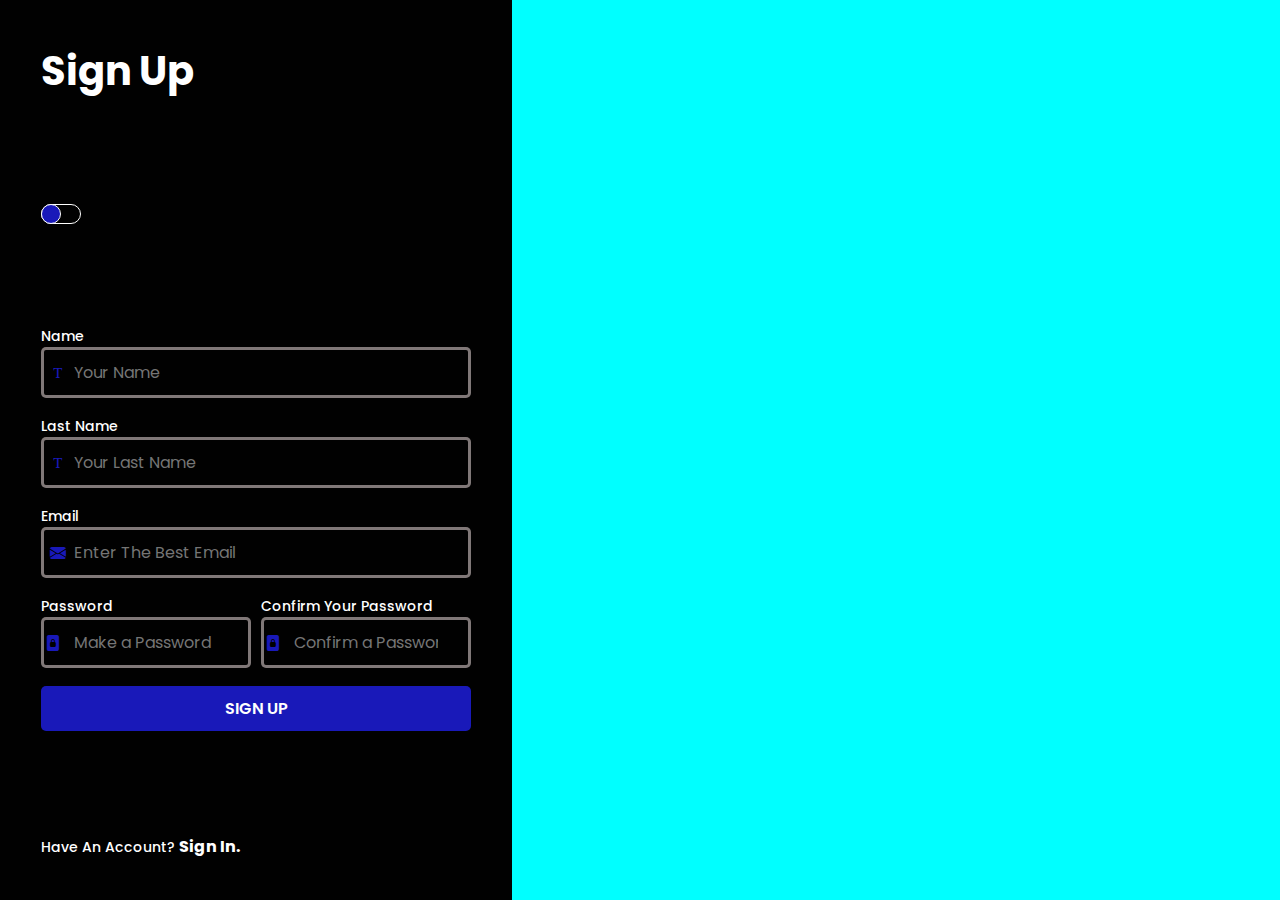
==== alternate_pages/sign_up.html @ 65e0c45f "updates sites on responsive and add sign up nav" ====
<!DOCTYPE html>
<html lang="en">
<head>
    <meta charset="UTF-8">
    <meta name="viewport" content="width=device-width, initial-scale=1.0">

    <title>Sign Up</title>

    <!-- links -->
    <link rel="stylesheet" href="../styles/resets.css">
    <link rel="stylesheet" href="../styles/light_dark_mode.css">
    <link rel="stylesheet" href="../styles/sign_up.css">
    <!-- fim links -->

    <!-- imports -->
    <link rel="stylesheet" href="https://cdn.jsdelivr.net/npm/bootstrap-icons@1.11.3/font/bootstrap-icons.min.css">
    <link rel="preconnect" href="https://fonts.googleapis.com">
    <link rel="preconnect" href="https://fonts.gstatic.com" crossorigin>
    <link 
        href="https://fonts.googleapis.com/css2?family=Poppins:ital,wght@0,100;0,200;0,300;0,400;0,500;0,600;0,700;0,800;0,900;1,100;1,200;1,300;1,400;1,500;1,600;1,700;1,800;1,900&display=swap"
        rel="stylesheet"></link>
    <!-- Fim imports -->

</head>
<body>

    <main>

        <div id="first-quadro">

            <section id="sign_up">

                <div id="quadro">

                    <h1 class="text1">sign up</h1>

                    <div class="button">
                        <button onclick="toggleMode()"></button>
                        <span class="tracker"></span>
                    </div>

                    <form action="#" method="get" id="formulary">

                        <div class="box-name box">

                            <label for="name" class="name" >name</label>
                            <input type="text" name="name" id="name" placeholder="Your Name">
                            <i class="bi bi-fonts"></i>

                        </div>

                        <div class="box-lastname box">

                            <label for="lastname" class="lastname">last name</label>
                            <input type="text" name="lastname" id="lastname" placeholder="Your Last Name">
                            <i class="bi bi-fonts"></i>

                        </div>

                        <div class="email box">

                            <label for="email" class="email">email</label>
                            <input type="email" name="email" id="email" placeholder="Enter The Best Email">
                            <i class="bi bi-envelope-fill"></i>

                        </div>

                        <div id="pass">

                            <div class="password box">

                                <label for="password" class="password">password</label>
                                <input type="password" name="password" id="password" placeholder="Make a Password">
                                <i class="bi bi-file-lock2-fill"></i>

                            </div>

                            <div class="confirm-password box">

                                <label for="confirm-password" class="confirm-password">confirm your password</label>
                                <input type="password" name="confirm-password" id="confirm-password" placeholder="Confirm a Password">
                                <i class="bi bi-file-lock2-fill"></i>

                            </div>
                        </div>


                        <input type="submit" value="SIGN UP" class="sign_button">

                        

                    </form>

                    <a href="../index.html" class="sign_go">have an account? <b>sign in.</b></a>

                </div>

            </section>

            <section id="img"></section>

        </div>

    </main>

    <script src="../scripts/script.js"></script>
    
</body>
</html>
---- styles/resets.css ----
*{
    margin: 0;
    padding: 0;
    box-sizing: border-box;

    font-family: 'Poppins', sans-serif;

    background-color: var(--primary);
    color: var(--text);
    font-size: 1.6rem;

    list-style: none;
    text-decoration: none;


}

html{
    scroll-behavior: smooth;
    font-size: 62.5%;
}


/* animations */

@keyframes in{
    0%{
        left: 0;
    }
    100%{
        left: 50%;
    }
}

@keyframes out{
    0%{
        left: 50%;
    }
    100%{
        left: 0;
    }
}
---- styles/light_dark_mode.css ----
:root{

    --primary: #010101;
    --second: #202020;
    --text: #ffffff;

    --text-sign: #ffffff;

    --others: #1919b9;
    --others-hover: #11115a;
    --light: rgba(228, 214, 214, 0.562);
    --light-opacity: rgba(228, 214, 214, 0.2);

}

.light{

    --primary: #fff;
    --second: #e4dfdf;
    --text: #000;
    --text-sign: #ffffff;

    --others: #1919b9;
    --others-hover: #11115a;
    --light: rgba(32, 31, 31, 0.562);
    --light-opacity: rgba(32, 31, 31, .4);

}

.light button{
    animation: in .2s ease forwards;
}
---- styles/sign_up.css ----
main{
    height: 100vh;
    width: 100%;
}

main #first-quadro{
    display: grid;
    grid-template-columns: 40% 1fr;
    height: 100%;
}

section#sign_up{
    padding: 8%;
 

}

section#sign_up div#quadro{
    height: 100%;
    display: flex;
    flex-direction: column;
    justify-content: space-between;
}

section#sign_up .text1{
    text-transform: capitalize;
    font-size: 4rem;
}

section#sign_up div.button{
    position: relative;
    display: flex;
    width: 40px;
    height: 20px;
}

section#sign_up div button{
    height: 100%;
    width: 50%;
    border-radius: 50%;
    background-color: var(--others);
    border: 1px solid var(--text);
    cursor: pointer;
    
    position: absolute;
    top: 0;
    left: 0%;

    transition: .2s ease;

}

button{
    animation: out .2s ease;
}

section#sign_up div button:hover{
    box-shadow: 0 0 4px 4px var(--light-opacity);
    transition: .2s ease;
}

section#sign_up div .tracker{
    height: inherit;
    width: inherit;
    border-radius: 9999999px;
    border: 1px solid var(--text);

}

#quadro #formulary{
    display: flex;
    flex-direction: column;
    justify-content: space-between;
    gap: 18px;
}

#quadro #formulary #pass{
    display: flex;
    gap: 10px;
    max-width: 100%;
}

#quadro #formulary #pass input{
    width: 100%;
}

#quadro #formulary .box{
    position: relative;
    display: flex;
    flex-direction: column;

}


#quadro #formulary label{
    font-size: 1.4rem;
    font-weight: 500;
    text-transform: capitalize;
    color: var(--text);
}

#quadro #formulary .box input{
    padding: 10px 30px;
    border-radius: 5px;
    border: 3px solid var(--light);
    outline: none;

    transition: padding .2s ease, background-color .2s ease;
}

#quadro #formulary .box input:hover{
    background-color: var(--second);
}

#quadro #formulary .box input:focus{
    border-color: var(--text);
    padding-left: 15px;

}

#quadro #formulary .box input:focus~i{
    display: none;
}

#quadro #formulary .box i{
    position: absolute;
    background-color: transparent;
    top: 48%;
    left: 2%;
    color: var(--others);
}


#formulary input.sign_button{
    padding: 10px;
    border-radius: 5px;
    border: none;
    background-color: var(--others);
    color: var(--text-sign);
    font-weight: 600;
    
    transition: .2s ease background-color;
}
#formulary input.sign_button:hover{
    background-color: var(--others-hover);
}

#quadro a.sign_go{
    width: 50%;
    text-transform: capitalize;
    font-size: 1.4rem;
    font-weight: 500;
}
#quadro a.sign_go b{
    transition: .2s ease;
}

#quadro a.sign_go b:hover{
    text-decoration: underline;
    color: var(--others-hover);
}



section#img{background-color: aqua;}



@media (max-width:1011px){
    main #first-quadro{
        grid-template-columns: 1fr 1fr;
    }
}

@media (max-width:803px){
    main #first-quadro{
        grid-template-columns: 1fr;
    }

    section#img{
        display: none;
    }

    #quadro #formulary #pass{
        display: grid;
        grid-template-columns: 1fr 1fr;
    }

}

@media (max-width:463px){
    #quadro #formulary #pass{
        display: flex;
        flex-direction: column;
    }
}
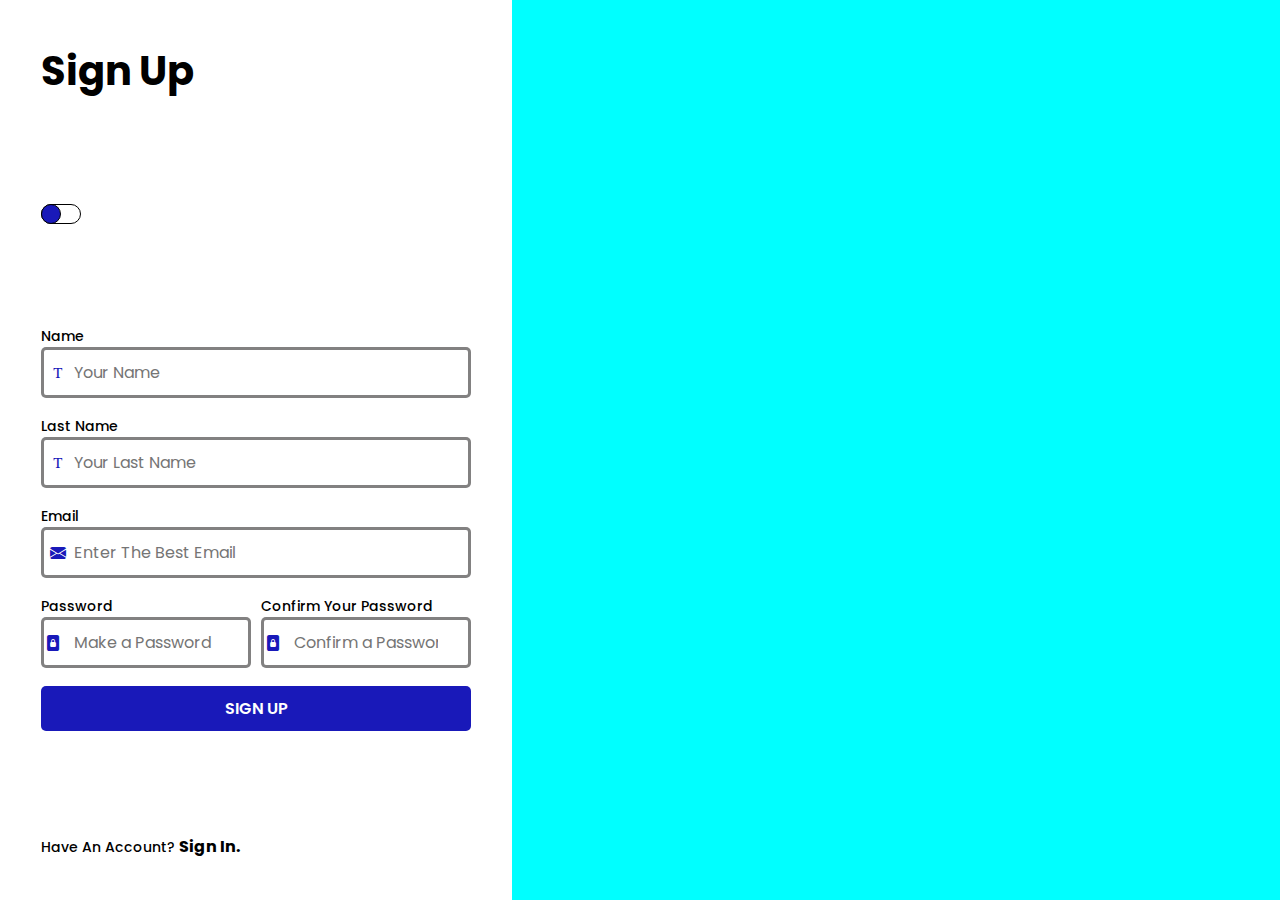
==== commit 3848eed9: "default mode light" ====
--- a/alternate_pages/sign_up.html
+++ b/alternate_pages/sign_up.html
@@ -103,7 +103,7 @@
 
     </main>
 
-    <script src="../scripts/script.js"></script>
+    <script src="../scripts/script_signin.js"></script>
     
 </body>
 </html>--- a/styles/light_dark_mode.css
+++ b/styles/light_dark_mode.css
@@ -1,19 +1,5 @@
+
 :root{
-
-    --primary: #010101;
-    --second: #202020;
-    --text: #ffffff;
-
-    --text-sign: #ffffff;
-
-    --others: #1919b9;
-    --others-hover: #11115a;
-    --light: rgba(228, 214, 214, 0.562);
-    --light-opacity: rgba(228, 214, 214, 0.2);
-
-}
-
-.light{
 
     --primary: #fff;
     --second: #e4dfdf;
@@ -27,6 +13,21 @@
 
 }
 
-.light button{
+.dark button{
     animation: in .2s ease forwards;
+}
+
+.dark{
+
+    --primary: #010101;
+    --second: #202020;
+    --text: #ffffff;
+
+    --text-sign: #ffffff;
+
+    --others: #1919b9;
+    --others-hover: #11115a;
+    --light: rgba(228, 214, 214, 0.562);
+    --light-opacity: rgba(228, 214, 214, 0.2);
+
 }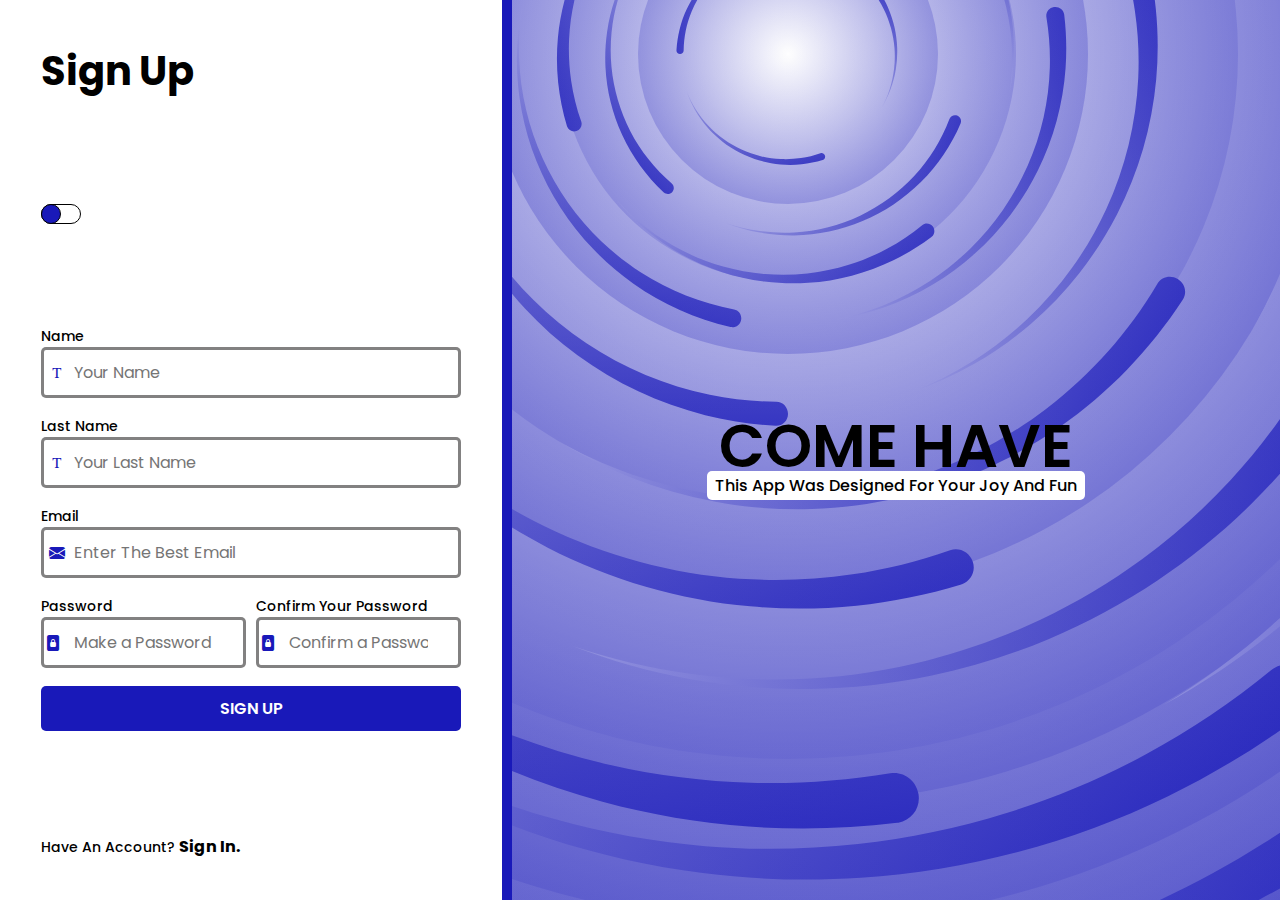
==== commit 4f62e5e9: "updates final in css and add image background section 2 in dark and light mode" ====
--- a/alternate_pages/sign_up.html
+++ b/alternate_pages/sign_up.html
@@ -3,6 +3,7 @@
 <head>
     <meta charset="UTF-8">
     <meta name="viewport" content="width=device-width, initial-scale=1.0">
+    <link rel="shortcut icon" href="../assets/favicon.png" type="image/x-icon">
 
     <title>Sign Up</title>
 
@@ -44,7 +45,7 @@
                         <div class="box-name box">
 
                             <label for="name" class="name" >name</label>
-                            <input type="text" name="name" id="name" placeholder="Your Name">
+                            <input type="text" name="name" id="name" placeholder="Your Name" required>
                             <i class="bi bi-fonts"></i>
 
                         </div>
@@ -52,7 +53,7 @@
                         <div class="box-lastname box">
 
                             <label for="lastname" class="lastname">last name</label>
-                            <input type="text" name="lastname" id="lastname" placeholder="Your Last Name">
+                            <input type="text" name="lastname" id="lastname" placeholder="Your Last Name" required>
                             <i class="bi bi-fonts"></i>
 
                         </div>
@@ -60,7 +61,7 @@
                         <div class="email box">
 
                             <label for="email" class="email">email</label>
-                            <input type="email" name="email" id="email" placeholder="Enter The Best Email">
+                            <input type="email" name="email" id="email" placeholder="Enter The Best Email" required>
                             <i class="bi bi-envelope-fill"></i>
 
                         </div>
@@ -70,7 +71,7 @@
                             <div class="password box">
 
                                 <label for="password" class="password">password</label>
-                                <input type="password" name="password" id="password" placeholder="Make a Password">
+                                <input type="password" name="password" id="password" placeholder="Make a Password" required>
                                 <i class="bi bi-file-lock2-fill"></i>
 
                             </div>
@@ -78,7 +79,7 @@
                             <div class="confirm-password box">
 
                                 <label for="confirm-password" class="confirm-password">confirm your password</label>
-                                <input type="password" name="confirm-password" id="confirm-password" placeholder="Confirm a Password">
+                                <input type="password" name="confirm-password" id="confirm-password" placeholder="Confirm a Password" required>
                                 <i class="bi bi-file-lock2-fill"></i>
 
                             </div>
@@ -97,7 +98,12 @@
 
             </section>
 
-            <section id="img"></section>
+            <section id="img">
+
+                <h2 class="title">come have</h2>
+                <p class="text">this app was designed for your joy and fun</p>
+
+            </section>
 
         </div>
 
--- a/styles/light_dark_mode.css
+++ b/styles/light_dark_mode.css
@@ -10,6 +10,8 @@
     --others-hover: #11115a;
     --light: rgba(32, 31, 31, 0.562);
     --light-opacity: rgba(32, 31, 31, .4);
+
+    --background: url(../assets/svg/background-light.svg);
 
 }
 
@@ -30,4 +32,6 @@
     --light: rgba(228, 214, 214, 0.562);
     --light-opacity: rgba(228, 214, 214, 0.2);
 
+    --background: url(../assets/svg/background-dark.svg);
+
 }--- a/styles/sign_up.css
+++ b/styles/sign_up.css
@@ -10,6 +10,7 @@
 }
 
 section#sign_up{
+    border-right: solid 10px var(--others);
     padding: 8%;
  
 
@@ -138,6 +139,7 @@
     background-color: var(--others);
     color: var(--text-sign);
     font-weight: 600;
+    cursor: pointer;
     
     transition: .2s ease background-color;
 }
@@ -162,7 +164,38 @@
 
 
 
-section#img{background-color: aqua;}
+section#img{
+    display: flex;
+    flex-direction: column;
+    justify-content: center;
+    align-items: center;
+
+    background-image: var(--background); 
+    background-repeat: no-repeat;
+    background-position: cover;
+    background-size: cover;
+}
+
+section#img .title, section.img span, section.img .text{
+    background-color: transparent;
+}
+
+section#img .title{
+    font-size: 6rem;
+    text-transform: uppercase;
+    font-weight: 600;
+
+}
+section#img .text{
+    margin-top: -20px;
+    text-transform: capitalize;
+    font-weight: 500;
+    font-size: 100%;
+    background-color: var(--primary);
+    padding: 2px 8px;
+    border-radius: 5px;
+
+}
 
 
 
@@ -185,7 +218,6 @@
         display: grid;
         grid-template-columns: 1fr 1fr;
     }
-
 }
 
 @media (max-width:463px){
